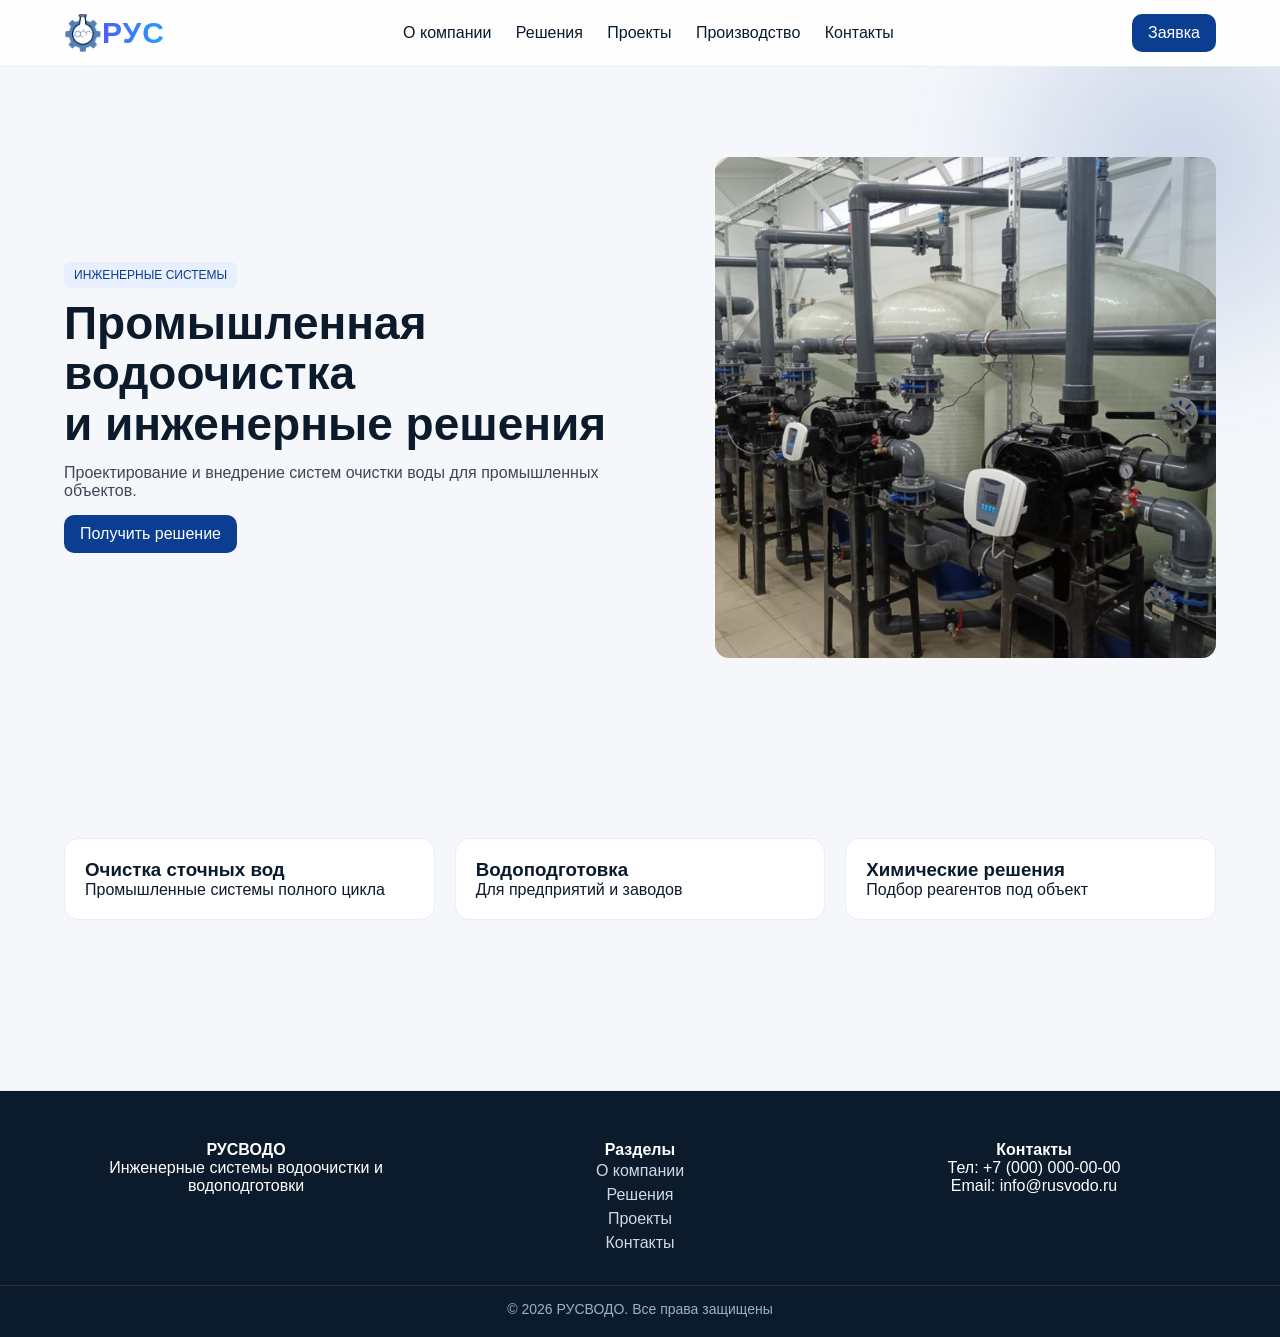
==== index.html @ 5771ef6e "Add files via upload" ====
<!DOCTYPE html>
<html lang="ru">
<head>
    <meta charset="UTF-8">
    <meta name="viewport" content="width=device-width, initial-scale=1.0">
    <title>РУС — Инженерные системы</title>
    <link rel="stylesheet" href="style.css">
</head>

<body>

    <header class="header">
        <div class="container nav">
            <a href="index.html" class="logo-wrap">
                <img src="assets/logo.png" class="logo">
                <span class="logo-text">РУС</span>
            </a>

            <div class="burger" onclick="toggleMenu()">☰</div>

            <nav id="menu">
                <a href="about.html">О компании</a>
                <a href="services.html">Решения</a>
                <a href="projects.html">Проекты</a>
                <a href="production.html">Производство</a>
                <a href="contact.html">Контакты</a>
            </nav>

            <a href="contact.html" class="btn">Заявка</a>
        </div>
    </header>

    <section class="hero">
        <div class="container hero-grid">

            <div>
                <div class="tag">ИНЖЕНЕРНЫЕ СИСТЕМЫ</div>

                <h1>Промышленная водоочистка<br>и инженерные решения</h1>

                <p>
                    Проектирование и внедрение систем очистки воды для промышленных объектов.
                </p>

                <a href="contact.html" class="btn">Получить решение</a>
            </div>

            <img src="assets/hero.jpg" style="width:100%;border-radius:14px;">

        </div>
    </section>

    <section class="section">
        <div class="container grid-3">

            <div class="card">
                <h3>Очистка сточных вод</h3>
                <p>Промышленные системы полного цикла</p>
            </div>

            <div class="card">
                <h3>Водоподготовка</h3>
                <p>Для предприятий и заводов</p>
            </div>

            <div class="card">
                <h3>Химические решения</h3>
                <p>Подбор реагентов под объект</p>
            </div>

        </div>
    </section>
    <script>
        function toggleMenu() {
            document.getElementById('menu').classList.toggle('active');
        }
    </script>

</body>
</html>
<footer class="footer">
    <div class="container footer-grid">

        <div>
            <h4>РУСВОДО</h4>
            <p>Инженерные системы водоочистки и водоподготовки</p>
        </div>

        <div>
            <h4>Разделы</h4>
            <a href="about.html">О компании</a><br>
            <a href="services.html">Решения</a><br>
            <a href="projects.html">Проекты</a><br>
            <a href="contact.html">Контакты</a>
        </div>

        <div>
            <h4>Контакты</h4>
            <p>Тел: +7 (000) 000-00-00</p>
            <p>Email: info@rusvodo.ru</p>
        </div>

    </div>

    <div class="footer-bottom">
        © 2026 РУСВОДО. Все права защищены
    </div>
</footer>
---- style.css ----
body {
  margin: 0;
  font-family: Inter, sans-serif;
  background: #f6f8fb;
  color: #0b1b2b;
}

.container {
  width: 90%;
  max-width: 1200px;
  margin: auto;
}

/* HEADER */
.header {
  background: white;
  border-bottom: 1px solid #e6eef7;
  position: sticky;
  top: 0;
  z-index: 1000;
}

.nav {
  display: flex;
  justify-content: space-between;
  align-items: center;
  padding: 15px 0;
}

.logo {
  height: 50px;
}

nav a {
  margin: 0 10px;
  text-decoration: none;
  color: #0b1b2b;
  font-weight: 500;
}

.btn {
    background: #0b3d91;
    color: white;
    padding: 10px 16px;
    border-radius: 10px;
    text-decoration: none;
    transition: 0.2s;
    display: inline-block;
    box-shadow: none; /* ������ �������� */
}

    .btn:hover {
        transform: translateY(-1px);
        background: #0a357f;
        box-shadow: none; /* ������ hover glow */
    }
/* SECTIONS */
.section {
  padding: 70px 0;
}

.dark {
  background: #0b1b2b;
  color: white;
}

/* GRID */
.grid-3 {
  display: grid;
  grid-template-columns: repeat(3, 1fr);
  gap: 20px;
}

.card {
  background: white;
  padding: 20px;
  border-radius: 12px;
  border: 1px solid #e6eef7;
}

/* SPLIT */
.split {
  display: grid;
  grid-template-columns: 1fr 1fr;
  gap: 40px;
  align-items: center;
}

.split img {
  width: 100%;
  border-radius: 12px;
}

/* HERO */
.hero {
  padding: 80px 0;
}

.hero h1 {
  font-size: 42px;
}
:root {
    --bg: #f5f7fb;
    --text: #0b1b2b;
    --blue: #0b3d91;
    --line: #e6eef7;
    --dark: #0b1b2b;
}

* {
    margin: 0;
    padding: 0;
    box-sizing: border-box;
    font-family: Inter, sans-serif;
}

body {
    background: var(--bg);
    color: var(--text);
}

/* CONTAINER */
.container {
    width: 90%;
    max-width: 1200px;
    margin: auto;
}

/* HEADER (������) */
.header {
    position: sticky;
    top: 0;
    background: rgba(255,255,255,0.85);
    backdrop-filter: blur(10px);
    border-bottom: 1px solid var(--line);
    z-index: 1000;
}

.nav {
    display: flex;
    justify-content: space-between;
    align-items: center;
    padding: 14px 0;
}

.logo {
    height: 38px;
}

nav a {
    margin: 0 10px;
    text-decoration: none;
    color: var(--text);
    font-weight: 500;
}

/* BUTTON */
.btn {
    background: var(--blue);
    color: white;
    padding: 10px 16px;
    border-radius: 10px;
    text-decoration: none;
    transition: 0.3s;
}

    .btn:hover {
        transform: translateY(-2px);
        box-shadow: 0 10px 25px rgba(11,61,145,0.2);
    }

/* HERO (v4 �������) */
.hero {
    padding: 90px 0;
    position: relative;
    overflow: hidden;
}

    .hero::before {
        content: "";
        position: absolute;
        width: 600px;
        height: 600px;
        background: radial-gradient(circle, rgba(11,61,145,0.2), transparent 60%);
        top: -200px;
        right: -200px;
        filter: blur(40px);
    }

.hero-grid {
    display: grid;
    grid-template-columns: 1.2fr 1fr;
    gap: 50px;
    align-items: center;
}

.hero h1 {
    font-size: 46px;
    line-height: 1.1;
}

.hero p {
    margin: 15px 0;
    color: #445;
}

/* TAG */
.tag {
    display: inline-block;
    background: #e8f0ff;
    color: var(--blue);
    padding: 6px 10px;
    font-size: 12px;
    border-radius: 6px;
    margin-bottom: 10px;
}

/* SECTIONS */
.section {
    padding: 90px 0;
}

/* GRID */
.grid-3 {
    display: grid;
    grid-template-columns: repeat(3, 1fr);
    gap: 20px;
}

/* CARD */
.card {
    background: white;
    border: 1px solid var(--line);
    border-radius: 14px;
    padding: 20px;
    transition: 0.3s;
}

    .card:hover {
        transform: translateY(-6px);
        box-shadow: 0 20px 40px rgba(0,0,0,0.08);
    }

/* DARK SECTION */
.dark {
    background: var(--dark);
    color: white;
}

/* SPLIT */
.split {
    display: grid;
    grid-template-columns: 1fr 1fr;
    gap: 40px;
    align-items: center;
}

    .split img {
        width: 100%;
        border-radius: 14px;
    }

/* FOOTER */
.footer {
    text-align: center;
    padding: 20px;
    border-top: 1px solid var(--line);
}
.footer {
    background: #0b1b2b;
    color: white;
    padding: 50px 0 20px;
    margin-top: 80px;
}

.footer-grid {
    display: grid;
    grid-template-columns: repeat(3, 1fr);
    gap: 30px;
}

.footer a {
    color: #cfd8e3;
    text-decoration: none;
    display: inline-block;
    margin: 3px 0;
}

    .footer a:hover {
        color: white;
    }

.footer-bottom {
    text-align: center;
    margin-top: 30px;
    padding-top: 15px;
    border-top: 1px solid rgba(255,255,255,0.1);
    font-size: 14px;
    color: #9fb0c5;
}
.form-box {
    background: white;
    border: 1px solid var(--line);
    border-radius: 16px;
    padding: 40px;
    max-width: 900px;
    margin: auto;
}

.form-head {
    margin-bottom: 30px;
}

    .form-head h2 {
        font-size: 28px;
        margin-bottom: 10px;
    }

    .form-head p {
        color: #556;
    }

/* GRID */
.form-grid {
    display: grid;
    grid-template-columns: 1fr 1fr;
    gap: 20px;
}

.input-group {
    display: flex;
    flex-direction: column;
}

    .input-group label {
        font-size: 13px;
        margin-bottom: 6px;
        color: #445;
    }

/* INPUTS */
input, textarea, select {
    padding: 12px;
    border-radius: 10px;
    border: 1px solid var(--line);
    font-size: 14px;
    transition: 0.2s;
}

    input:focus, textarea:focus, select:focus {
        border-color: var(--blue);
        outline: none;
    }

/* FULL WIDTH */
.full {
    grid-column: span 2;
}

textarea {
    min-height: 120px;
    resize: vertical;
}

/* BOTTOM */
.form-bottom {
    grid-column: span 2;
    display: flex;
    justify-content: space-between;
    align-items: center;
    margin-top: 10px;
}

    .form-bottom span {
        font-size: 13px;
        color: #667;
    }
.logo-wrap {
    display: flex;
    align-items: center;
    gap: -10px;
    text-decoration: none;
}

.logo-text {
    font-weight: 700;
    font-size: 30px;
    background: linear-gradient(90deg,#525DFB, #1EA1FB);
    -webkit-background-clip: text;
    -webkit-text-fill-color: transparent;
    letter-spacing: 1px;
}
/* BURGER */
.burger {
    display: none;
    font-size: 26px;
    cursor: pointer;
}

/* MOBILE */
@media (max-width: 768px) {

    .burger {
        display: block;
    }

    nav {
        position: absolute;
        top: 70px;
        right: 0;
        background: white;
        width: 100%;
        display: none;
        flex-direction: column;
        padding: 20px;
        border-top: 1px solid var(--line);
    }

        nav a {
            margin: 10px 0;
        }

        nav.active {
            display: flex;
        }

    /* GRID */
    .hero-grid {
        grid-template-columns: 1fr;
    }

    .grid-3 {
        grid-template-columns: 1fr;
    }

    .split {
        grid-template-columns: 1fr;
    }

    /* TEXT */
    .hero h1 {
        font-size: 30px;
    }

    .section {
        padding: 60px 0;
    }

    /* FORM */
    .form-grid {
        grid-template-columns: 1fr;
    }

    .full {
        grid-column: span 1;
    }

    .form-bottom {
        flex-direction: column;
        align-items: flex-start;
        gap: 10px;
    }
}
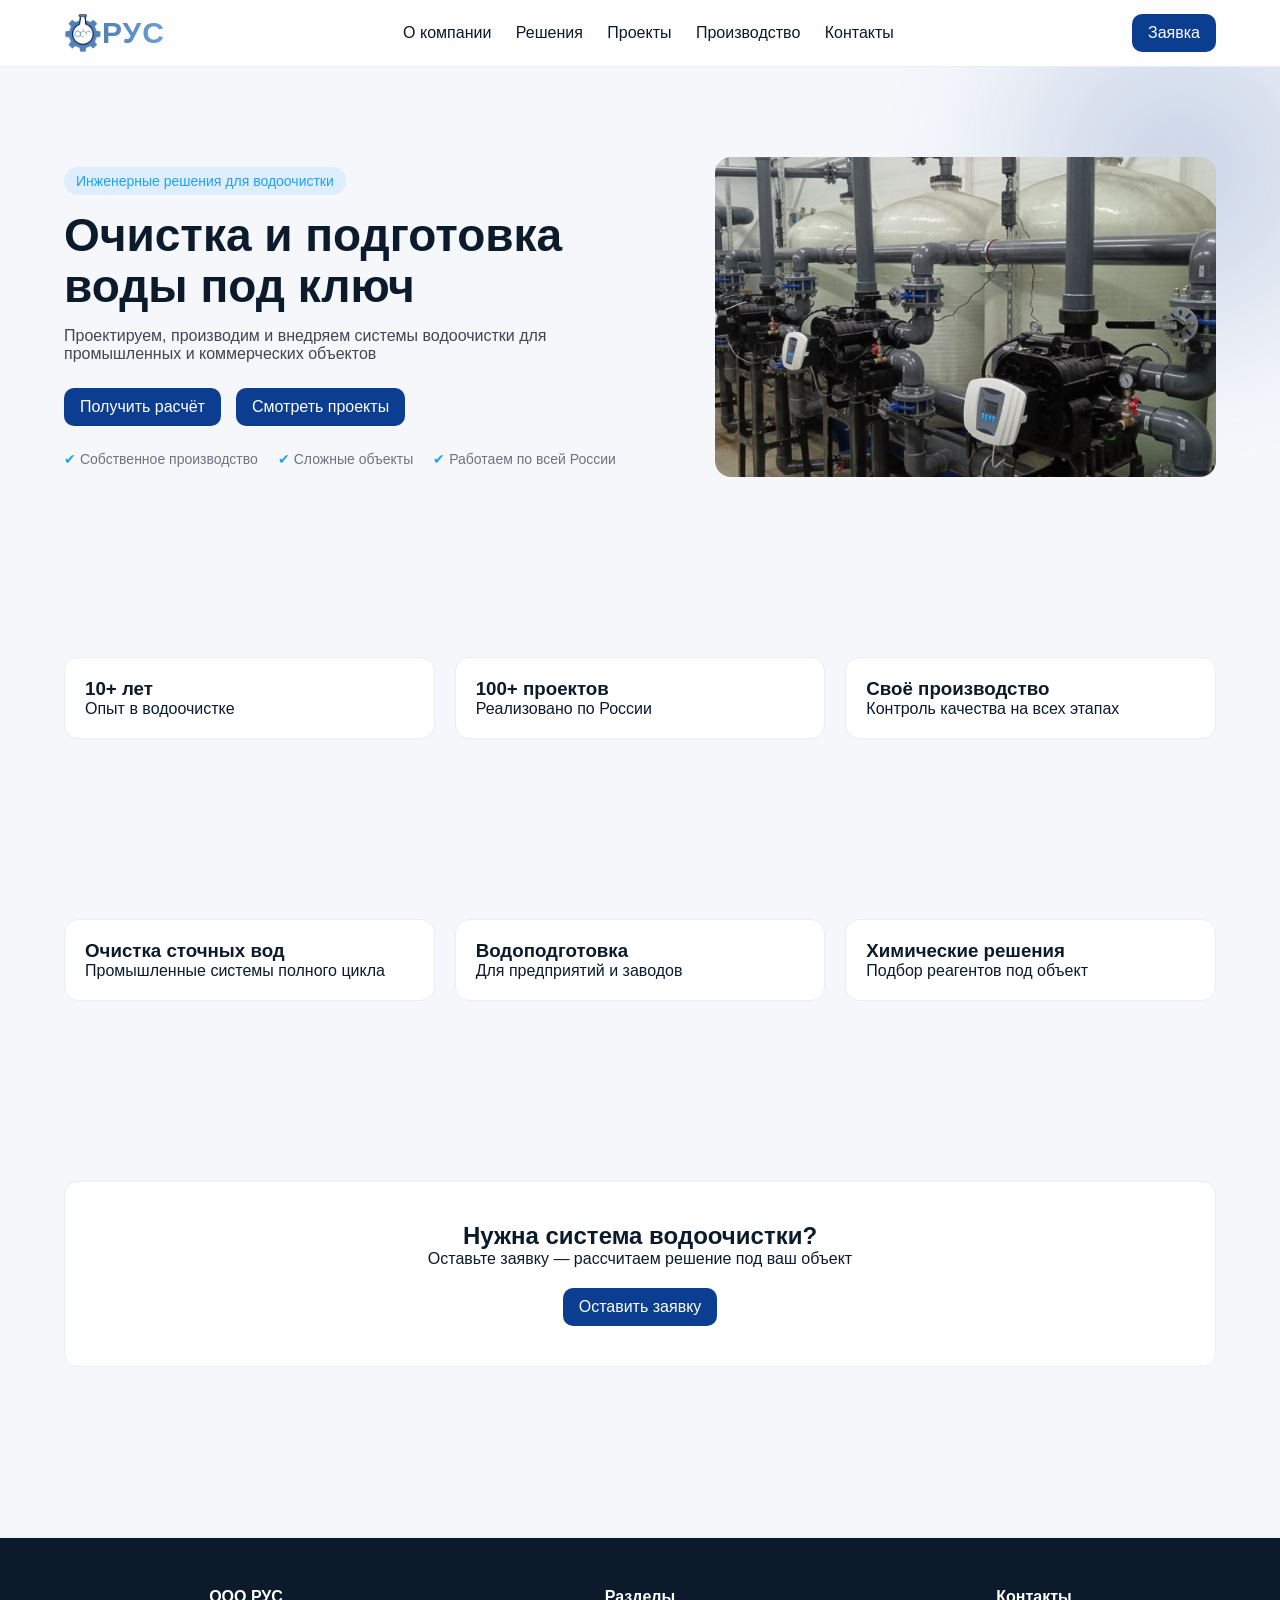
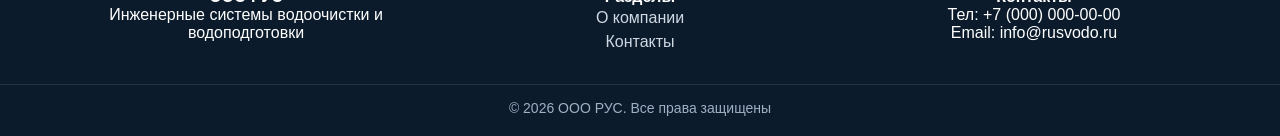
==== commit 04733c7e: "Add files via upload" ====
--- a/index.html
+++ b/index.html
@@ -23,33 +23,77 @@
                 <a href="services.html">Решения</a>
                 <a href="projects.html">Проекты</a>
                 <a href="production.html">Производство</a>
-                <a href="contact.html">Контакты</a>
+                <a href="contacts.html">Контакты</a>
             </nav>
 
             <a href="contact.html" class="btn">Заявка</a>
         </div>
     </header>
 
-    <section class="hero">
+    <section class="section hero">
         <div class="container hero-grid">
 
             <div>
-                <div class="tag">ИНЖЕНЕРНЫЕ СИСТЕМЫ</div>
 
-                <h1>Промышленная водоочистка<br>и инженерные решения</h1>
+                <!-- мини-бейдж -->
+                <div class="badge">Инженерные решения для водоочистки</div>
 
-                <p>
-                    Проектирование и внедрение систем очистки воды для промышленных объектов.
+                <h1>Очистка и подготовка воды под ключ</h1>
+
+                <p class="muted" style="margin-top:15px;">
+                    Проектируем, производим и внедряем системы водоочистки для промышленных и коммерческих объектов
                 </p>
 
-                <a href="contact.html" class="btn">Получить решение</a>
+                <!-- кнопки -->
+                <div class="hero-actions">
+                    <a href="contact.html" class="btn">Получить расчёт</a>
+                    <a href="projects.html" class="btn btn-outline">Смотреть проекты</a>
+                </div>
+
+                <!-- преимущества -->
+                <div class="hero-features">
+                    <span>Собственное производство</span>
+                    <span>Сложные объекты</span>
+                    <span>Работаем по всей России</span>
+                </div>
+
             </div>
 
-            <img src="assets/hero.jpg" style="width:100%;border-radius:14px;">
+            <!-- правая карточка -->
+
+            <div class="hero-slider">
+
+                <img src="S1/hero1.jpg" class="slide active">
+                <img src="S1/hero2.jpg" class="slide">
+                <img src="S1/hero3.jpg" class="slide">
+
+            </div>
+        </div>
+    </section>
+    <section class="section">
+        <div class="container">
+
+            <div class="grid-3">
+
+                <div class="card">
+                    <h3>10+ лет</h3>
+                    <p class="muted">Опыт в водоочистке</p>
+                </div>
+
+                <div class="card">
+                    <h3>100+ проектов</h3>
+                    <p class="muted">Реализовано по России</p>
+                </div>
+
+                <div class="card">
+                    <h3>Своё производство</h3>
+                    <p class="muted">Контроль качества на всех этапах</p>
+                </div>
+
+            </div>
 
         </div>
     </section>
-
     <section class="section">
         <div class="container grid-3">
 
@@ -75,22 +119,44 @@
             document.getElementById('menu').classList.toggle('active');
         }
     </script>
+    <section class="section">
+        <div class="container">
 
+            <div class="card" style="text-align:center; padding:40px;">
+                <h2>Нужна система водоочистки?</h2>
+                <p class="muted">Оставьте заявку — рассчитаем решение под ваш объект</p>
+
+                <a href="contact.html" class="btn" style="margin-top:20px;">
+                    Оставить заявку
+                </a>
+            </div>
+
+        </div>
+    </section>
+    <script>
+        let slides = document.querySelectorAll('.slide');
+        let index = 0;
+
+        setInterval(() => {
+            slides[index].classList.remove('active');
+            index = (index + 1) % slides.length;
+            slides[index].classList.add('active');
+        }, 4000);
+    </script>
 </body>
 </html>
 <footer class="footer">
     <div class="container footer-grid">
 
         <div>
-            <h4>РУСВОДО</h4>
+            <h4>ООО РУС</h4>
             <p>Инженерные системы водоочистки и водоподготовки</p>
         </div>
 
         <div>
             <h4>Разделы</h4>
             <a href="about.html">О компании</a><br>
-            <a href="services.html">Решения</a><br>
-            <a href="projects.html">Проекты</a><br>
+            
             <a href="contact.html">Контакты</a>
         </div>
 
@@ -103,6 +169,6 @@
     </div>
 
     <div class="footer-bottom">
-        © 2026 РУСВОДО. Все права защищены
+        © 2026 ООО РУС. Все права защищены
     </div>
 </footer>
--- a/style.css
+++ b/style.css
@@ -1,4 +1,4 @@
-body {
+﻿body {
   margin: 0;
   font-family: Inter, sans-serif;
   background: #f6f8fb;
@@ -46,13 +46,13 @@
     text-decoration: none;
     transition: 0.2s;
     display: inline-block;
-    box-shadow: none; /* ������ �������� */
+    box-shadow: none; /* убрали свечение */
 }
 
     .btn:hover {
         transform: translateY(-1px);
         background: #0a357f;
-        box-shadow: none; /* ������ hover glow */
+        box-shadow: none; /* убрали hover glow */
     }
 /* SECTIONS */
 .section {
@@ -126,7 +126,7 @@
     margin: auto;
 }
 
-/* HEADER (������) */
+/* HEADER (единый) */
 .header {
     position: sticky;
     top: 0;
@@ -169,7 +169,7 @@
         box-shadow: 0 10px 25px rgba(11,61,145,0.2);
     }
 
-/* HERO (v4 �������) */
+/* HERO (v4 уровень) */
 .hero {
     padding: 90px 0;
     position: relative;
@@ -385,7 +385,7 @@
 .logo-text {
     font-weight: 700;
     font-size: 30px;
-    background: linear-gradient(90deg,#525DFB, #1EA1FB);
+    background: linear-gradient(90deg,#5381B1, #679FDA);
     -webkit-background-clip: text;
     -webkit-text-fill-color: transparent;
     letter-spacing: 1px;
@@ -460,4 +460,352 @@
         align-items: flex-start;
         gap: 10px;
     }
+}
+@media (max-width: 768px) {
+
+    .form-grid {
+        display: block; /* ключевое */
+    }
+
+        .form-grid > * {
+            width: 100%;
+            margin-bottom: 15px;
+        }
+
+    .full {
+        grid-column: unset !important;
+    }
+}
+/* ===== UX ПРОКАЧКА ФОРМЫ ===== */
+
+/* плавность */
+input, textarea, select {
+    transition: all 0.2s ease;
+}
+
+/* обычное состояние */
+input, textarea, select {
+    border: 1px solid var(--line);
+    border-radius: 8px;
+    padding: 12px 14px;
+    background: #fff;
+}
+
+    /* фокус (клик) */
+    input:focus, textarea:focus, select:focus {
+        border-color: #1EA1FB;
+        box-shadow: 0 0 0 3px rgba(30, 161, 251, 0.15);
+        outline: none;
+    }
+
+    /* hover (наведение) */
+    input:hover, textarea:hover, select:hover {
+        border-color: #525DFB;
+    }
+
+/* textarea чуть приятнее */
+textarea {
+    resize: vertical;
+    min-height: 120px;
+}
+
+/* кнопка */
+.btn {
+    transition: all 0.2s ease;
+}
+
+    /* hover кнопки */
+    .btn:hover {
+        transform: translateY(-1px);
+    }
+
+    /* нажатие */
+    .btn:active {
+        transform: translateY(0);
+        opacity: 0.9;
+    }
+
+    /* disabled (на будущее) */
+    .btn:disabled {
+        opacity: 0.6;
+        cursor: not-allowed;
+    }
+.map iframe {
+    border-radius: 14px;
+    filter: grayscale(20%) contrast(1.05) brightness(0.95);
+}
+/* HERO PRO */
+
+.badge {
+    display: inline-block;
+    padding: 6px 12px;
+    background: rgba(30,161,251,0.1);
+    color: #1EA1FB;
+    border-radius: 20px;
+    font-size: 14px;
+    margin-bottom: 15px;
+}
+
+.hero-actions {
+    margin-top: 25px;
+    display: flex;
+    gap: 15px;
+    flex-wrap: wrap;
+}
+
+.hero-features {
+    margin-top: 25px;
+    display: flex;
+    gap: 20px;
+    flex-wrap: wrap;
+    color: #6b7280;
+    font-size: 14px;
+}
+
+    .hero-features span::before {
+        content: "✔ ";
+        color: #1EA1FB;
+    }
+
+.hero-card {
+    padding: 25px;
+    border-radius: 14px;
+    border: 1px solid var(--line);
+    background: #fff;
+}
+
+    .hero-card ul {
+        margin: 15px 0;
+        padding-left: 18px;
+    }
+
+    .hero-card li {
+        margin-bottom: 8px;
+    }
+
+/* MOBILE */
+@media (max-width: 768px) {
+
+    .hero-card {
+        margin-top: 20px;
+    }
+}
+.hero-image img {
+    width: 100%;
+    border-radius: 16px;
+    object-fit: cover;
+    height: 100%;
+}
+
+.hero-image {
+    height: 100%;
+    min-height: 320px;
+}
+@media (max-width: 768px) {
+    .hero-image {
+        margin-top: 20px;
+        min-height: 220px;
+    }
+}
+.hero-slider {
+    position: relative;
+    width: 100%;
+    height: 100%;
+    min-height: 320px;
+    overflow: hidden;
+    border-radius: 16px;
+}
+
+.slide {
+    position: absolute;
+    width: 100%;
+    height: 100%;
+    object-fit: cover;
+    opacity: 0;
+    transition: opacity 0.6s ease;
+}
+
+    .slide.active {
+        opacity: 1;
+    }
+@media (max-width: 768px) {
+    .hero-slider {
+        margin-top: 20px;
+        min-height: 220px;
+    }
+}
+/* услуги */
+.service-card {
+    transition: all 0.25s ease;
+    cursor: pointer;
+}
+
+    .service-card:hover {
+        transform: translateY(-5px);
+        box-shadow: 0 10px 30px rgba(0,0,0,0.08);
+    }
+
+.icon {
+    font-size: 28px;
+    margin-bottom: 10px;
+}
+.service-more {
+    display: none;
+    margin-top: 10px;
+    font-size: 14px;
+    color: #6b7280;
+}
+
+.service-card.active .service-more {
+    display: block;
+}
+.service-card {
+    transition: all 0.25s ease;
+    cursor: pointer;
+}
+
+    .service-card:hover {
+        transform: translateY(-6px);
+        box-shadow: 0 12px 35px rgba(0,0,0,0.08);
+    }
+.project-img {
+    width: 100%;
+    height: 180px;
+    object-fit: cover;
+    border-radius: 12px;
+    margin-bottom: 12px;
+}
+.project-slider {
+    position: relative;
+    height: 180px;
+    overflow: hidden;
+    border-radius: 12px;
+    margin-bottom: 12px;
+}
+
+    .project-slider .slide {
+        position: absolute;
+        width: 100%;
+        height: 100%;
+        object-fit: cover;
+        opacity: 0;
+        transition: opacity 0.5s ease;
+        cursor: pointer;
+    }
+
+        .project-slider .slide.active {
+            opacity: 1;
+        }
+.lightbox {
+    position: fixed;
+    top: 0;
+    left: 0;
+    width: 100%;
+    height: 100%;
+    background: rgba(0,0,0,0.85);
+    display: none;
+    justify-content: center;
+    align-items: center;
+    z-index: 999;
+}
+
+    .lightbox img {
+        max-width: 90%;
+        max-height: 90%;
+        border-radius: 12px;
+    }
+.lightbox {
+    position: fixed;
+    inset: 0;
+    background: rgba(0,0,0,0.75);
+    backdrop-filter: blur(6px);
+    display: none;
+    justify-content: center;
+    align-items: center;
+    z-index: 9999;
+    animation: fadeIn 0.2s ease;
+}
+
+@keyframes fadeIn {
+    from {
+        opacity: 0;
+    }
+
+    to {
+        opacity: 1;
+    }
+}
+
+.lightbox img {
+    max-width: 90%;
+    max-height: 85%;
+    border-radius: 14px;
+    transform: scale(0.9);
+    animation: zoomIn 0.25s ease forwards;
+}
+
+@keyframes zoomIn {
+    to {
+        transform: scale(1);
+    }
+}
+
+/* close */
+.lightbox-close {
+    position: absolute;
+    top: 20px;
+    right: 25px;
+    font-size: 40px;
+    color: white;
+    cursor: pointer;
+    opacity: 0.7;
+    transition: 0.2s;
+}
+
+    .lightbox-close:hover {
+        opacity: 1;
+    }
+
+/* arrows */
+.lightbox-nav {
+    position: absolute;
+    top: 50%;
+    transform: translateY(-50%);
+    font-size: 48px;
+    color: white;
+    cursor: pointer;
+    user-select: none;
+    opacity: 0.6;
+    transition: 0.2s;
+}
+
+    .lightbox-nav:hover {
+        opacity: 1;
+    }
+
+    .lightbox-nav.left {
+        left: 25px;
+    }
+
+    .lightbox-nav.right {
+        right: 25px;
+    }
+
+/* mobile */
+@media (max-width: 768px) {
+    .lightbox-nav {
+        font-size: 36px;
+    }
+}
+.lightbox-counter {
+    position: absolute;
+    bottom: 20px;
+    left: 50%;
+    transform: translateX(-50%);
+    color: white;
+    font-size: 14px;
+    opacity: 0.8;
+    background: rgba(0,0,0,0.3);
+    padding: 6px 12px;
+    border-radius: 20px;
 }
